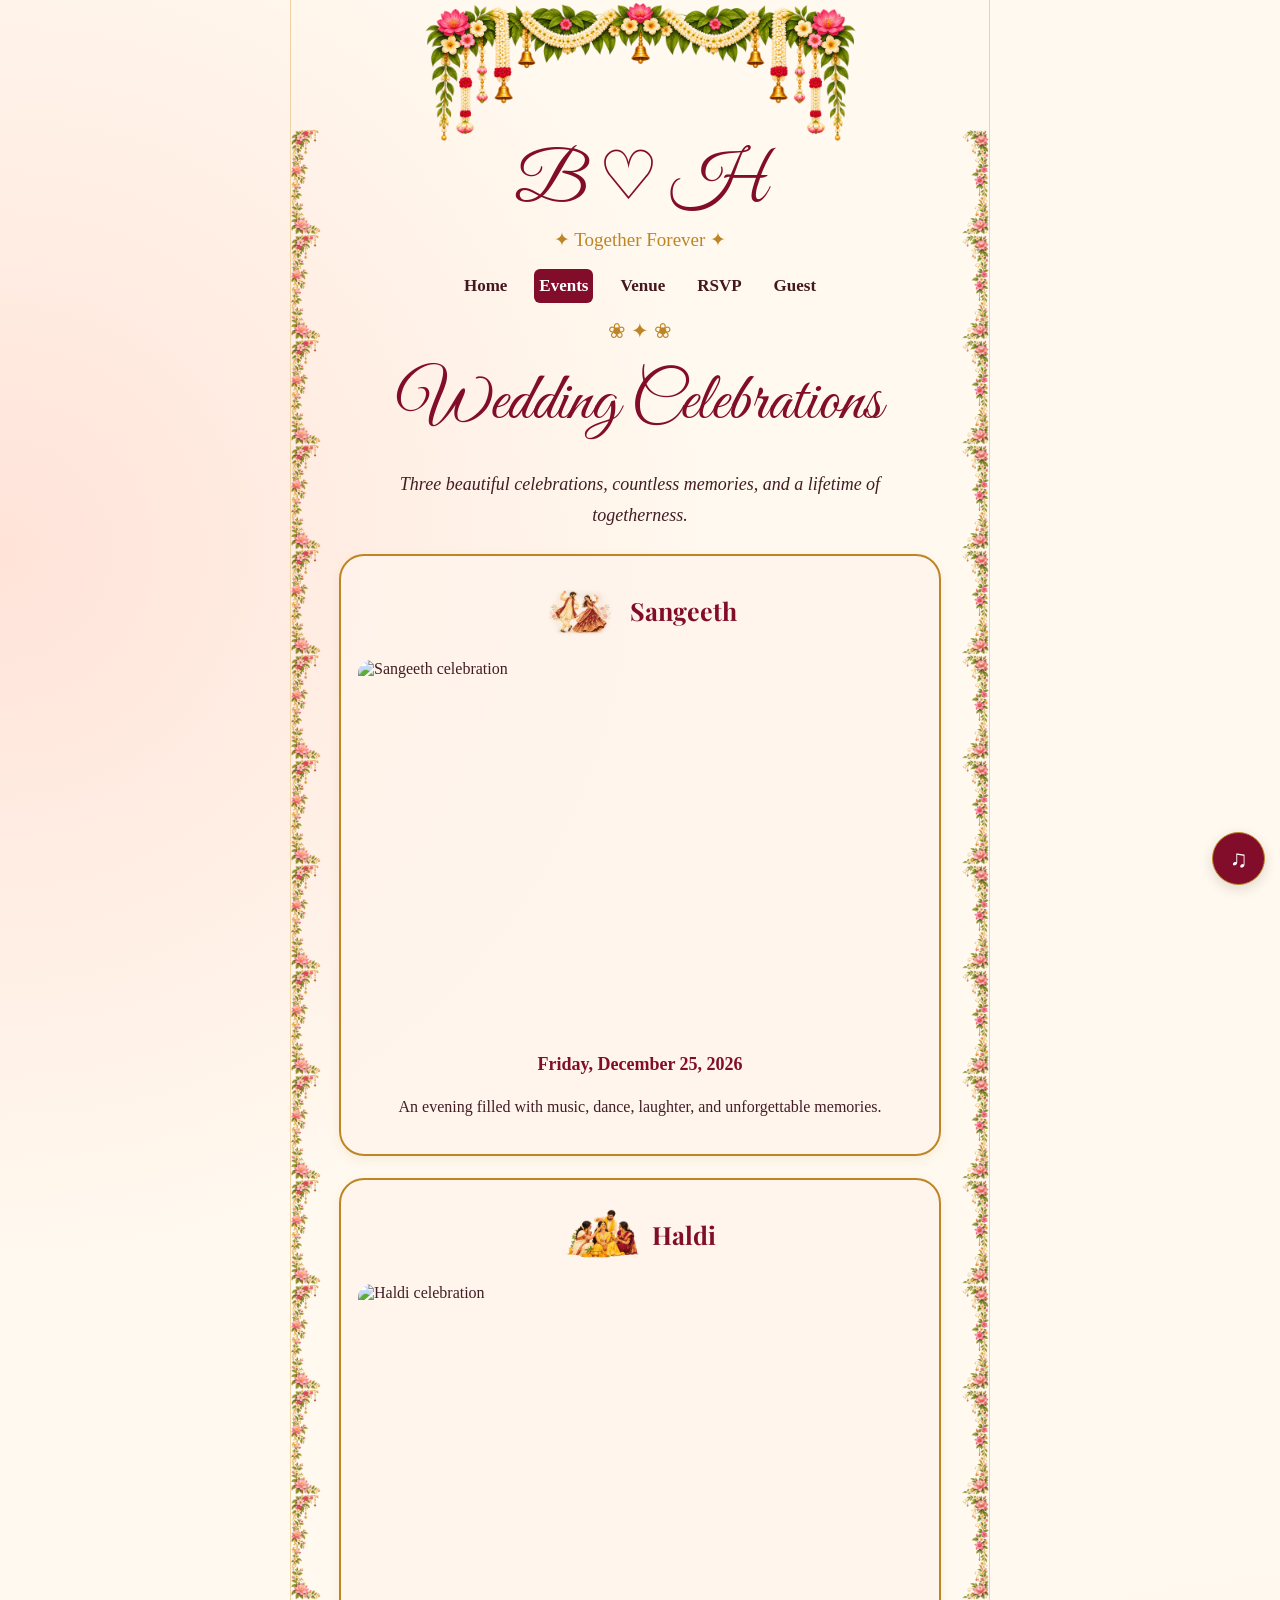
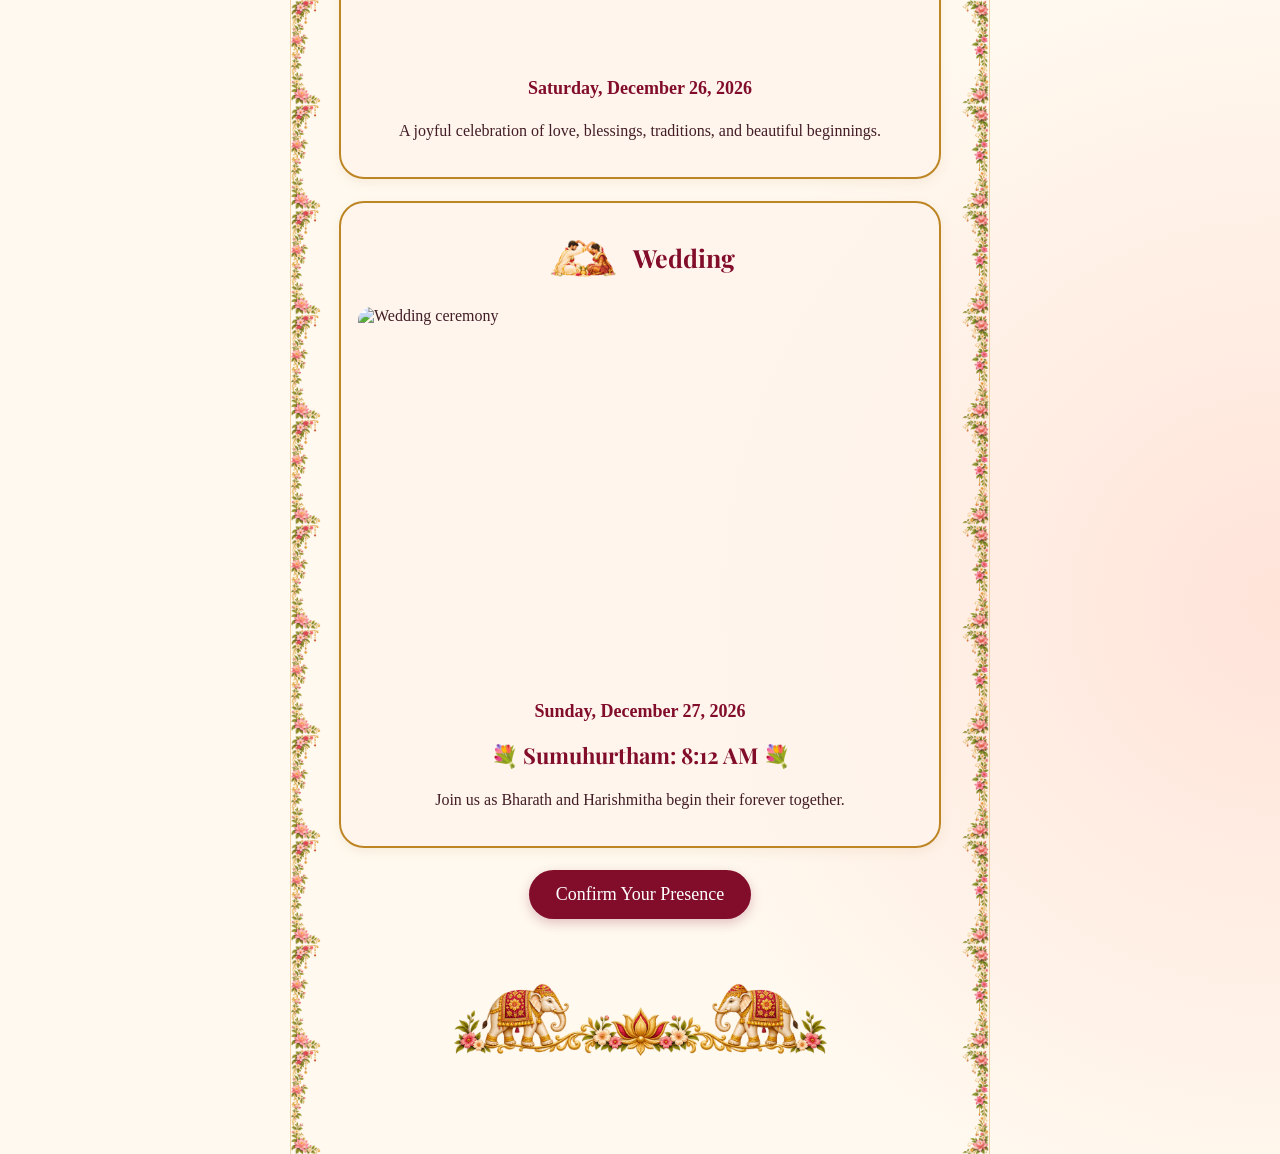
==== events.html @ f64f5519 "Add files via upload" ====
<!DOCTYPE html>
<html lang="en">
<head>
  <meta charset="UTF-8">
  <meta name="viewport" content="width=device-width, initial-scale=1.0">
  <meta name="theme-color" content="#fff9ef">
  <title>Wedding Events | Bharath & Harishmitha</title>
  <link rel="stylesheet" href="style.css">
</head>

<body>
  <main class="shell">
    <header>
      <div class="monogram">B ♡ H</div>
      <div class="leaves">✦ Together Forever ✦</div>

      <nav>
        <a href="index.html">Home</a>
        <a class="active" href="events.html">Events</a>
        <a href="venue.html">Venue</a>
        <a href="rsvp.html">RSVP</a>
        <a href="guest.html">Guest</a>
      </nav>
    </header>

    <div class="divider">❀ ✦ ❀</div>

    <h1>Wedding Celebrations</h1>

    <p class="quote">
      Three beautiful celebrations, countless memories,
      and a lifetime of togetherness.
    </p>

    <section class="frame">
      <div class="event-heading">
        <img
          class="event-icon"
          src="assets/sangeeth-dance.png"
          alt=""
        >
        <h2 class="event-title">Sangeeth</h2>
      </div>

      <img src="assets/sangeeth.png" alt="Sangeeth celebration">

      <p class="date">
        Friday, December 25, 2026
      </p>

      <p class="center">
        An evening filled with music, dance, laughter,
        and unforgettable memories.
      </p>
    </section>

    <section class="frame">
      <div class="event-heading">
        <img
          class="event-icon"
          src="assets/haldi-illustration.png"
          alt=""
        >
        <h2 class="event-title">Haldi</h2>
      </div>

      <img src="assets/haldi.png" alt="Haldi celebration">

      <p class="date">
        Saturday, December 26, 2026
      </p>

      <p class="center">
        A joyful celebration of love, blessings,
        traditions, and beautiful beginnings.
      </p>
    </section>

    <section class="frame">
      <div class="event-heading">
        <img
          class="event-icon"
          src="assets/jeelakarra-bellam.png"
          alt=""
        >
        <h2 class="event-title">Wedding</h2>
      </div>

      <img src="assets/wedding.png" alt="Wedding ceremony">

      <p class="date">Sunday, December 27, 2026</p>
<p class="muhurtham">💐 Sumuhurtham: 8:12 AM 💐</p>

      <p class="center">
        Join us as Bharath and Harishmitha begin
        their forever together.
      </p>
    </section>

    <a class="button" href="rsvp.html">
      Confirm Your Presence
    </a>

    <div class="foot" aria-hidden="true"></div>
  </main>

  <audio id="weddingMusic" loop preload="none"></audio>
  <button id="musicToggle" class="muter" type="button"
          aria-label="Play wedding music">♫</button>

  <script src="config.js"></script>
  <script src="script.js"></script>
</body>
</html>
---- style.css ----
@import url('https://fonts.googleapis.com/css2?family=Great+Vibes&family=Playfair+Display:wght@400;600;700&display=swap');

:root {
  --wine: #820d2b;
  --gold: #bd8524;
  --cream: #fff9ef;
}

* {
  box-sizing: border-box;
}

html {
  scroll-behavior: smooth;
}

body {
  margin: 0;
  color: #421d25;
  font-family: Georgia, serif;

  background:
    radial-gradient(
      circle at 0 20%,
      #ffe3d9 0,
      transparent 28%
    ),
    radial-gradient(
      circle at 100% 80%,
      #ffe3d9 0,
      transparent 25%
    ),
    var(--cream);
}

/* MAIN CONTAINER */

.shell {
  max-width: 700px;
  min-height: 100dvh;
  margin: auto;
  padding: 20px 38px 75px;
  position: relative;

  border-left: 1px solid #efd1a3;
  border-right: 1px solid #efd1a3;

  overflow: hidden;
}

/* TOP FLOWER GARLAND */

.shell::before {
  content: "";
  position: absolute;
  top: 0;
  left: 0;
  width: 100%;
  height: 145px;

  background-image: url("assets/top-garland.png");
  background-repeat: no-repeat;
  background-position: top center;
  background-size: contain;

  pointer-events: none;
  z-index: 0;
}

/* SIDE FLOWERS */

.shell::after {
  content: "";
  position: absolute;
  top: 130px;
  left: 0;
  right: 0;
  bottom: 0;

  background-image:
    url("assets/left-flower.png"),
    url("assets/right-flower.png");

  background-repeat:
    repeat-y,
    repeat-y;

  background-position:
    left top,
    right top;

  background-size:
    35px auto,
    35px auto;

  pointer-events: none;
  opacity: 0.85;
  z-index: 0;
}

.shell > * {
  position: relative;
  z-index: 1;
}

/* HEADER */

header {
  text-align: center;
  padding-top: 125px;
}

.monogram {
  font-family: "Great Vibes", cursive;
  font-size: 68px;
  color: var(--wine);
  line-height: 1.15;
}

.leaves {
  color: var(--gold);
  font-size: 19px;
  margin-top: 5px;
}

/* NAVIGATION */

nav {
  display: flex;
  justify-content: center;
  gap: clamp(7px, 3vw, 22px);
  flex-wrap: wrap;
  margin: 18px 0 8px;
}

nav a {
  color: #451820;
  text-decoration: none;
  font-weight: bold;
  font-size: clamp(12px, 3vw, 17px);
  padding: 7px 5px;
  border-radius: 6px;
}

nav a.active {
  background: var(--wine);
  color: white;
}

nav a:hover {
  color: var(--gold);
}

nav a.active:hover {
  color: white;
}

/* HEADINGS */

h1,
h2,
h3 {
  color: var(--wine);
  text-align: center;
}

h1 {
  font-family: "Great Vibes", cursive;
  font-size: clamp(42px, 10vw, 68px);
  font-weight: 400;
  margin: 12px 0;
}

h2 {
  font-family: "Playfair Display", serif;
  font-size: clamp(25px, 7vw, 38px);
}

h3 {
  font-family: "Playfair Display", serif;
  font-size: 21px;
  margin-top: 26px;
}

/* DIVIDERS */

.divider {
  text-align: center;
  color: var(--gold);
  margin: 16px auto;
  font-size: 21px;
}

/* GENERAL TEXT */

.center {
  text-align: center;
  line-height: 1.7;
}

.intro {
  text-align: center;
  font-size: 19px;
  font-style: italic;
  line-height: 1.6;
}

.name {
  font-family: "Playfair Display", serif;
  color: var(--wine);
  font-size: clamp(25px, 6vw, 40px);
  text-align: center;
  line-height: 1.3;
  margin: 15px 0 7px;
  overflow-wrap: anywhere;
}

.parent {
  text-align: center;
  font-size: 17px;
  line-height: 1.6;
}

.and {
  font-family: "Great Vibes", cursive;
  font-size: 45px;
  color: var(--gold);
  text-align: center;
  margin: 15px 0;
}

.quote {
  font-size: 18px;
  font-style: italic;
  text-align: center;
  line-height: 1.7;
  margin: 24px 12px;
}

/* PHOTOS */

.photo {
  display: block;
  width: 100%;
  max-width: 500px;
  margin: 20px auto;

  aspect-ratio: 3 / 2;
  object-fit: cover;

  border: 5px solid #fff1d6;
  outline: 2px solid var(--gold);
  border-radius: 26px;
}

/* EVENT AND VENUE CARDS */

.frame {
  border: 2px solid var(--gold);
  background: #fff5ecbd;
  border-radius: 25px;
  padding: 17px;
  margin: 22px 0;

  box-shadow: 0 4px 12px #b886461c;
}

.frame > img {
  display: block;
  width: 100%;
  height: auto;
  aspect-ratio: 3 / 2;
  object-fit: cover;
  border-radius: 14px;
}

.event-heading {
  display: flex;
  align-items: center;
  justify-content: center;
  gap: 12px;
  margin-bottom: 12px;
}

.event-icon {
  width: 75px;
  height: 75px;
  object-fit: contain;
  flex-shrink: 0;
}

.event-title {
  font-family: "Playfair Display", serif;
  font-size: 25px;
  color: var(--wine);
  text-align: center;
  margin: 10px 0;
}

.date {
  text-align: center;
  font-size: 18px;
  font-weight: bold;
  color: var(--wine);
}

/* BUTTONS */

.button {
  display: block;
  width: fit-content;
  max-width: 100%;
  margin: 22px auto;
  padding: 14px 27px;

  border: 0;
  border-radius: 30px;

  background: var(--wine);
  color: white;

  font-family: Georgia, serif;
  font-size: 18px;
  text-align: center;
  text-decoration: none;

  cursor: pointer;
  box-shadow: 0 4px 12px #8d244044;
}

.button:hover {
  background: #a41b40;
}

.button:disabled {
  opacity: 0.65;
  cursor: not-allowed;
}

/* RSVP FORM */

.field {
  display: block;
  margin: 16px 0;
  font-weight: bold;
  color: var(--wine);
}

input[type="text"],
input[type="number"],
input[type="tel"],
textarea {
  display: block;
  width: 100%;
  margin-top: 7px;
  padding: 13px;

  border: 1px solid var(--gold);
  border-radius: 10px;

  font: 16px Georgia, serif;
  background: white;
}

label.choice {
  display: flex;
  align-items: center;
  gap: 12px;

  margin: 12px 0;
  padding: 13px;

  border: 1px solid #d9ae70;
  border-radius: 12px;

  background: #fffaf5;
  cursor: pointer;
}

input[type="checkbox"] {
  width: 20px;
  height: 20px;
  flex-shrink: 0;
  accent-color: var(--wine);
}

.status {
  text-align: center;
  line-height: 1.6;
  font-weight: bold;
  min-height: 24px;
}

.status.success {
  color: #236b39;
}

.status.error {
  color: #a82035;
}

/* MUSIC BUTTON */

.muter {
  position: fixed;
  right: 15px;
  bottom: 15px;

  min-width: 53px;
  height: 53px;

  border: 1px solid var(--gold);
  border-radius: 50px;

  background: var(--wine);
  color: white;

  font-size: 24px;
  cursor: pointer;
  z-index: 10;

  box-shadow: 0 4px 14px #0002;
}

.muter:hover {
  background: #a41b40;
}

/* BOTTOM DECORATION */

.foot {
  height: 125px;
  margin-top: 35px;

  background-image: url("assets/bottom-elephants.png");
  background-repeat: no-repeat;
  background-position: center bottom;
  background-size: contain;
}

/* MOBILE */

@media (max-width: 600px) {
  .shell {
    padding: 15px 22px 70px;
  }

  header {
    padding-top: 95px;
  }

  .shell::before {
    height: 110px;
  }

  .shell::after {
    top: 105px;
    background-size:
      19px auto,
      19px auto;
  }

  .monogram {
    font-size: 59px;
  }

  nav {
    gap: 5px;
  }

  nav a {
    padding: 8px 5px;
  }

  .parent {
    font-size: 15px;
  }

  .quote {
    font-size: 16px;
    margin: 20px 5px;
  }

  .frame {
    padding: 13px;
  }

  .event-icon {
    width: 58px;
    height: 58px;
  }

  .event-title {
    font-size: 23px;
  }

  .foot {
    height: 90px;
  }
}

@media (min-width: 850px) {
  .shell {
    padding-left: 48px;
    padding-right: 48px;
  }
}

.muhurtham {
  text-align: center;
  color: #820d2b;
  font-family: "Playfair Display", serif;
  font-size: 22px;
  font-weight: bold;
  margin: 15px 0;
}
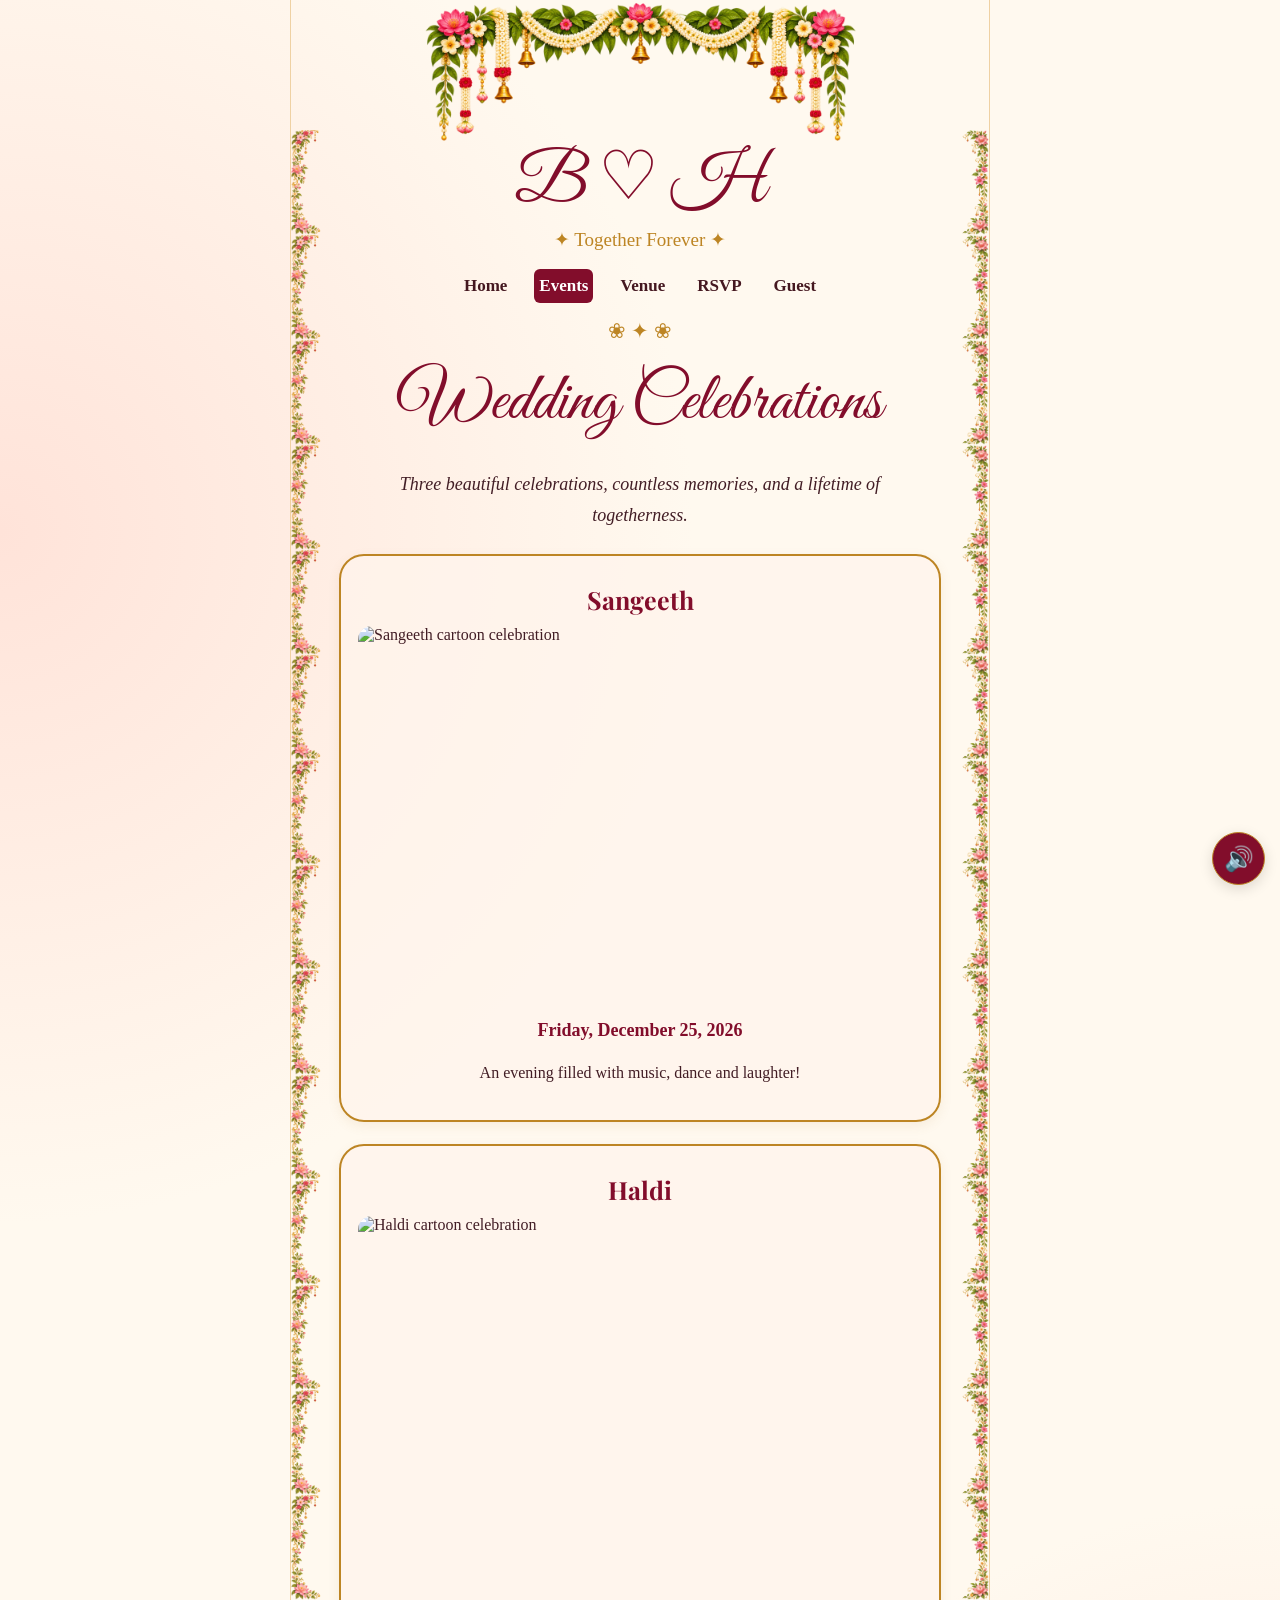
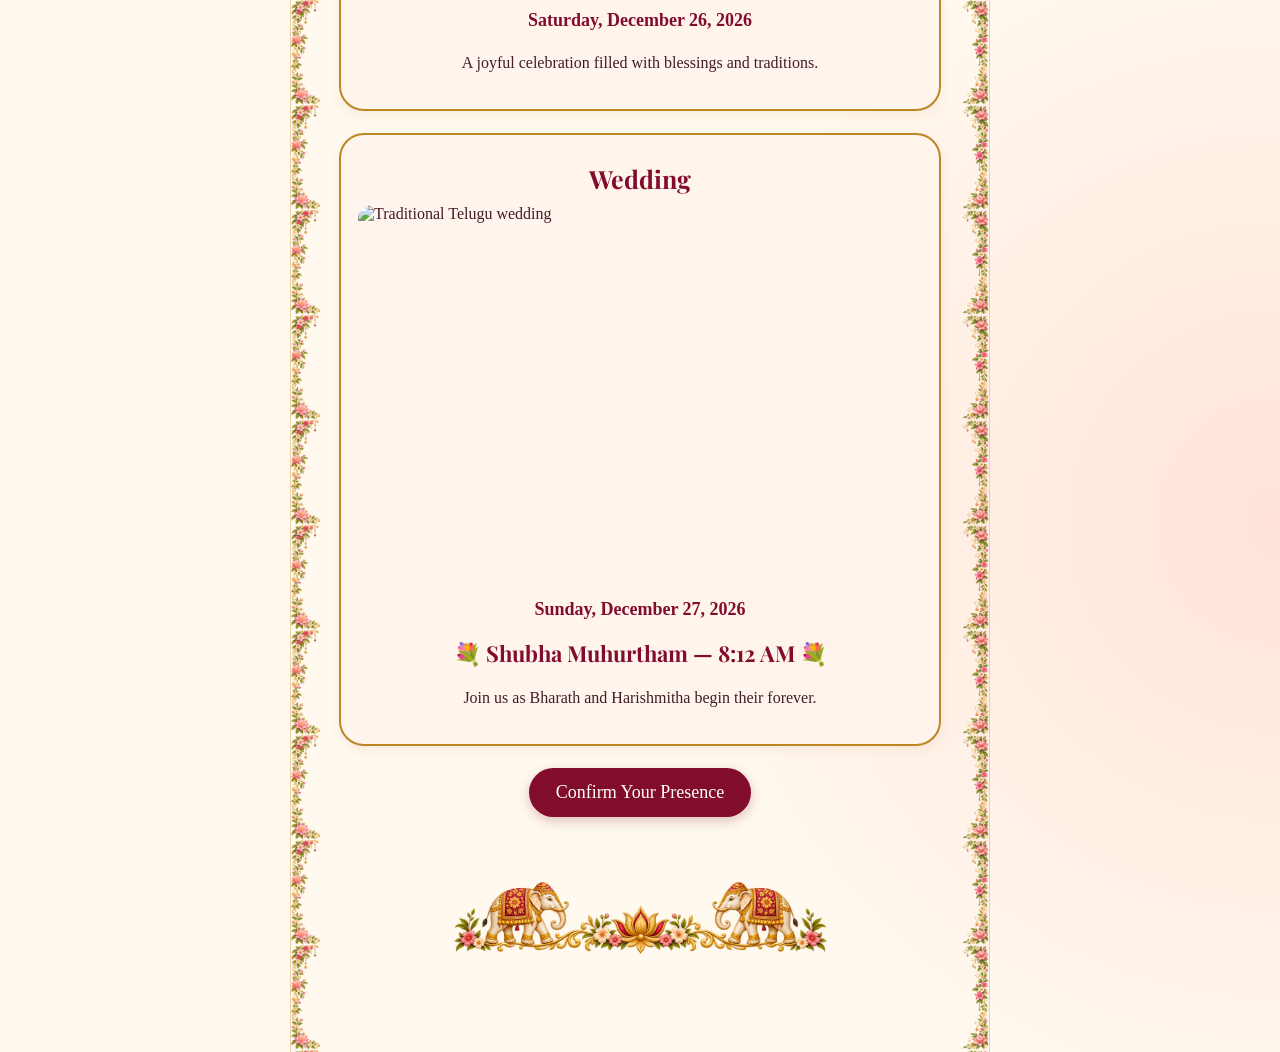
==== commit d4a94dfc: "Update events.html" ====
--- a/events.html
+++ b/events.html
@@ -1,19 +1,17 @@
+
 <!DOCTYPE html>
 <html lang="en">
 <head>
   <meta charset="UTF-8">
-  <meta name="viewport" content="width=device-width, initial-scale=1.0">
-  <meta name="theme-color" content="#fff9ef">
+  <meta name="viewport" content="width=device-width, initial-scale=1">
   <title>Wedding Events | Bharath & Harishmitha</title>
   <link rel="stylesheet" href="style.css">
 </head>
-
 <body>
   <main class="shell">
     <header>
       <div class="monogram">B ♡ H</div>
       <div class="leaves">✦ Together Forever ✦</div>
-
       <nav>
         <a href="index.html">Home</a>
         <a class="active" href="events.html">Events</a>
@@ -24,7 +22,6 @@
     </header>
 
     <div class="divider">❀ ✦ ❀</div>
-
     <h1>Wedding Celebrations</h1>
 
     <p class="quote">
@@ -33,82 +30,87 @@
     </p>
 
     <section class="frame">
-      <div class="event-heading">
-        <img
-          class="event-icon"
-          src="assets/sangeeth-dance.png"
-          alt=""
-        >
-        <h2 class="event-title">Sangeeth</h2>
-      </div>
-
-      <img src="assets/sangeeth.png" alt="Sangeeth celebration">
-
-      <p class="date">
-        Friday, December 25, 2026
-      </p>
-
+      <h2 class="event-title">Sangeeth</h2>
+      <img src="assets/sangeeth.png" alt="Sangeeth cartoon celebration">
+      <p class="date">Friday, December 25, 2026</p>
       <p class="center">
-        An evening filled with music, dance, laughter,
-        and unforgettable memories.
+        An evening filled with music, dance and laughter!
       </p>
     </section>
 
     <section class="frame">
-      <div class="event-heading">
-        <img
-          class="event-icon"
-          src="assets/haldi-illustration.png"
-          alt=""
-        >
-        <h2 class="event-title">Haldi</h2>
-      </div>
-
-      <img src="assets/haldi.png" alt="Haldi celebration">
-
-      <p class="date">
-        Saturday, December 26, 2026
-      </p>
-
+      <h2 class="event-title">Haldi</h2>
+      <img src="assets/haldi.png" alt="Haldi cartoon celebration">
+      <p class="date">Saturday, December 26, 2026</p>
       <p class="center">
-        A joyful celebration of love, blessings,
-        traditions, and beautiful beginnings.
+        A joyful celebration filled with blessings and traditions.
       </p>
     </section>
 
     <section class="frame">
-      <div class="event-heading">
-        <img
-          class="event-icon"
-          src="assets/jeelakarra-bellam.png"
-          alt=""
-        >
-        <h2 class="event-title">Wedding</h2>
-      </div>
-
-      <img src="assets/wedding.png" alt="Wedding ceremony">
-
+      <h2 class="event-title">Wedding</h2>
+      <img src="assets/wedding.png" alt="Traditional Telugu wedding">
       <p class="date">Sunday, December 27, 2026</p>
-<p class="muhurtham">💐 Sumuhurtham: 8:12 AM 💐</p>
-
+      <p class="muhurtham">💐 Shubha Muhurtham — 8:12 AM 💐</p>
       <p class="center">
-        Join us as Bharath and Harishmitha begin
-        their forever together.
+        Join us as Bharath and Harishmitha begin their forever.
       </p>
     </section>
 
-    <a class="button" href="rsvp.html">
-      Confirm Your Presence
-    </a>
-
-    <div class="foot" aria-hidden="true"></div>
+    <a class="button" href="rsvp.html">Confirm Your Presence</a>
+    <div class="foot"></div>
   </main>
 
-  <audio id="weddingMusic" loop preload="none"></audio>
+  <audio id="weddingMusic" src="assets/music.mp3"
+         loop preload="auto"></audio>
   <button id="musicToggle" class="muter" type="button"
-          aria-label="Play wedding music">♫</button>
+          aria-label="Mute or unmute wedding music">🔊</button>
 
-  <script src="config.js"></script>
-  <script src="script.js"></script>
+  <script>
+    const music = document.getElementById("weddingMusic");
+    const musicButton = document.getElementById("musicToggle");
+
+    music.volume = 0.65;
+    music.muted = sessionStorage.getItem("musicMuted") === "true";
+
+    function updateMusicButton() {
+      musicButton.textContent = music.muted ? "🔇" : "🔊";
+      musicButton.setAttribute("aria-label",
+        music.muted ? "Unmute wedding music" : "Mute wedding music");
+    }
+
+    function playMusic() {
+      music.play().catch(() => {});
+    }
+
+    music.addEventListener("loadedmetadata", () => {
+      const saved = Number(sessionStorage.getItem("musicTime") || 0);
+      if (Number.isFinite(saved) && saved > 0 &&
+          Number.isFinite(music.duration)) {
+        music.currentTime = Math.min(saved, Math.max(0, music.duration - 0.1));
+      }
+    });
+
+    music.addEventListener("timeupdate", () => {
+      sessionStorage.setItem("musicTime", String(music.currentTime));
+    });
+
+    window.addEventListener("pagehide", () => {
+      sessionStorage.setItem("musicTime", String(music.currentTime));
+    });
+
+    musicButton.addEventListener("click", () => {
+      music.muted = !music.muted;
+      sessionStorage.setItem("musicMuted", String(music.muted));
+      updateMusicButton();
+      playMusic();
+    });
+
+    document.addEventListener("pointerdown", playMusic, { once: true });
+    document.addEventListener("keydown", playMusic, { once: true });
+
+    updateMusicButton();
+    playMusic();
+  </script>
 </body>
-</html>+</html>
